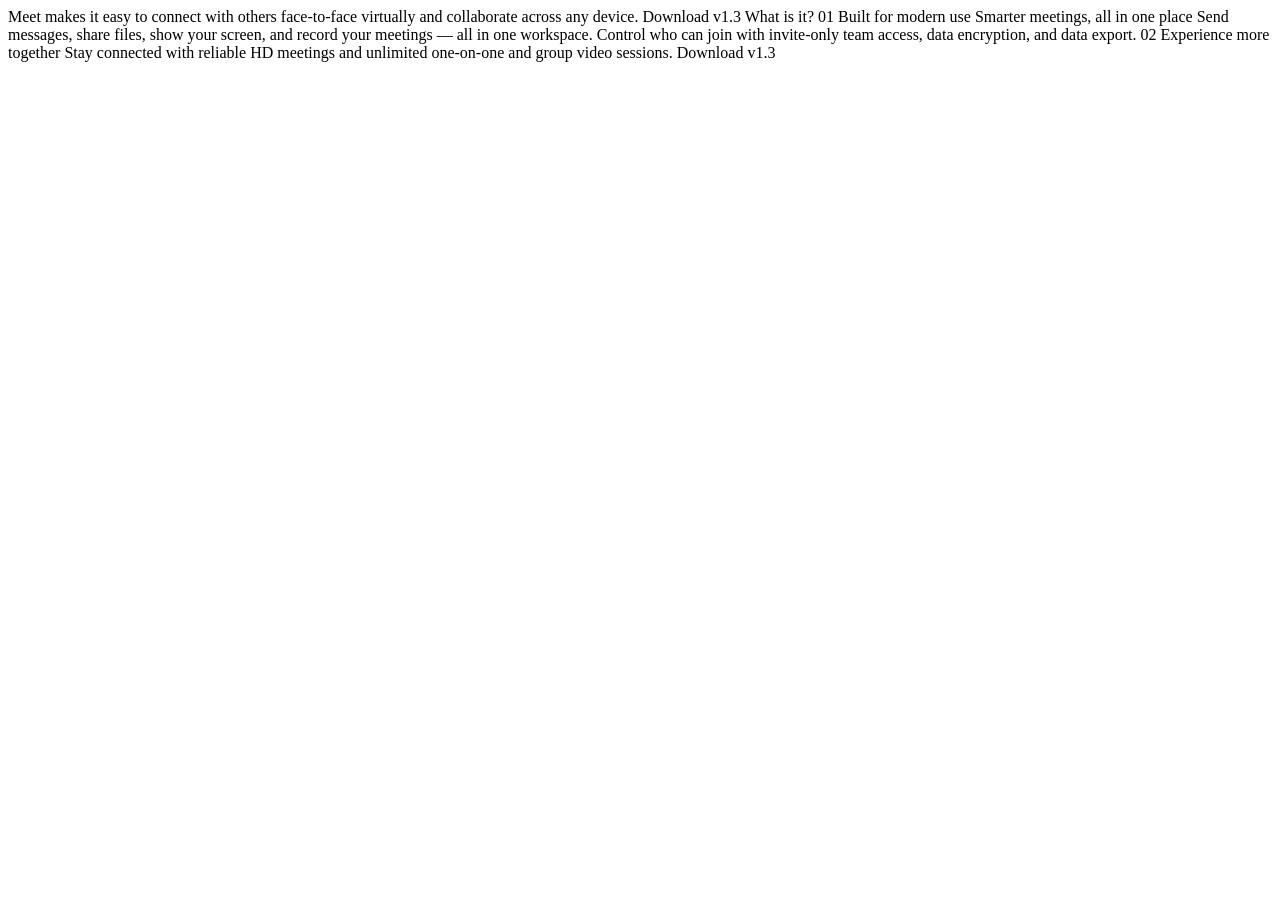
==== starter-code/index.html @ 03fe7f13 "initial commit" ====
<!DOCTYPE html>
<html lang="en">
<head>
  <meta charset="UTF-8">
  <meta name="viewport" content="width=device-width, initial-scale=1.0">

  <link rel="icon" type="image/png" sizes="32x32" href="./assets/favicon-32x32.png">
  
  <title>Frontend Mentor | Meet landing page</title>
</head>
<body>
  Meet makes it easy to connect with others face-to-face virtually and collaborate across any device.

  Download v1.3
  What is it?

  01
  Built for modern use

  Smarter meetings, all in one place

  Send messages, share files, show your screen, and record your meetings — all in one 
  workspace. Control who can join with invite-only team access, data encryption, and data export.

  02
  Experience more together
  Stay connected with reliable HD meetings and unlimited one-on-one and group video sessions.

  Download v1.3
</body>
</html>
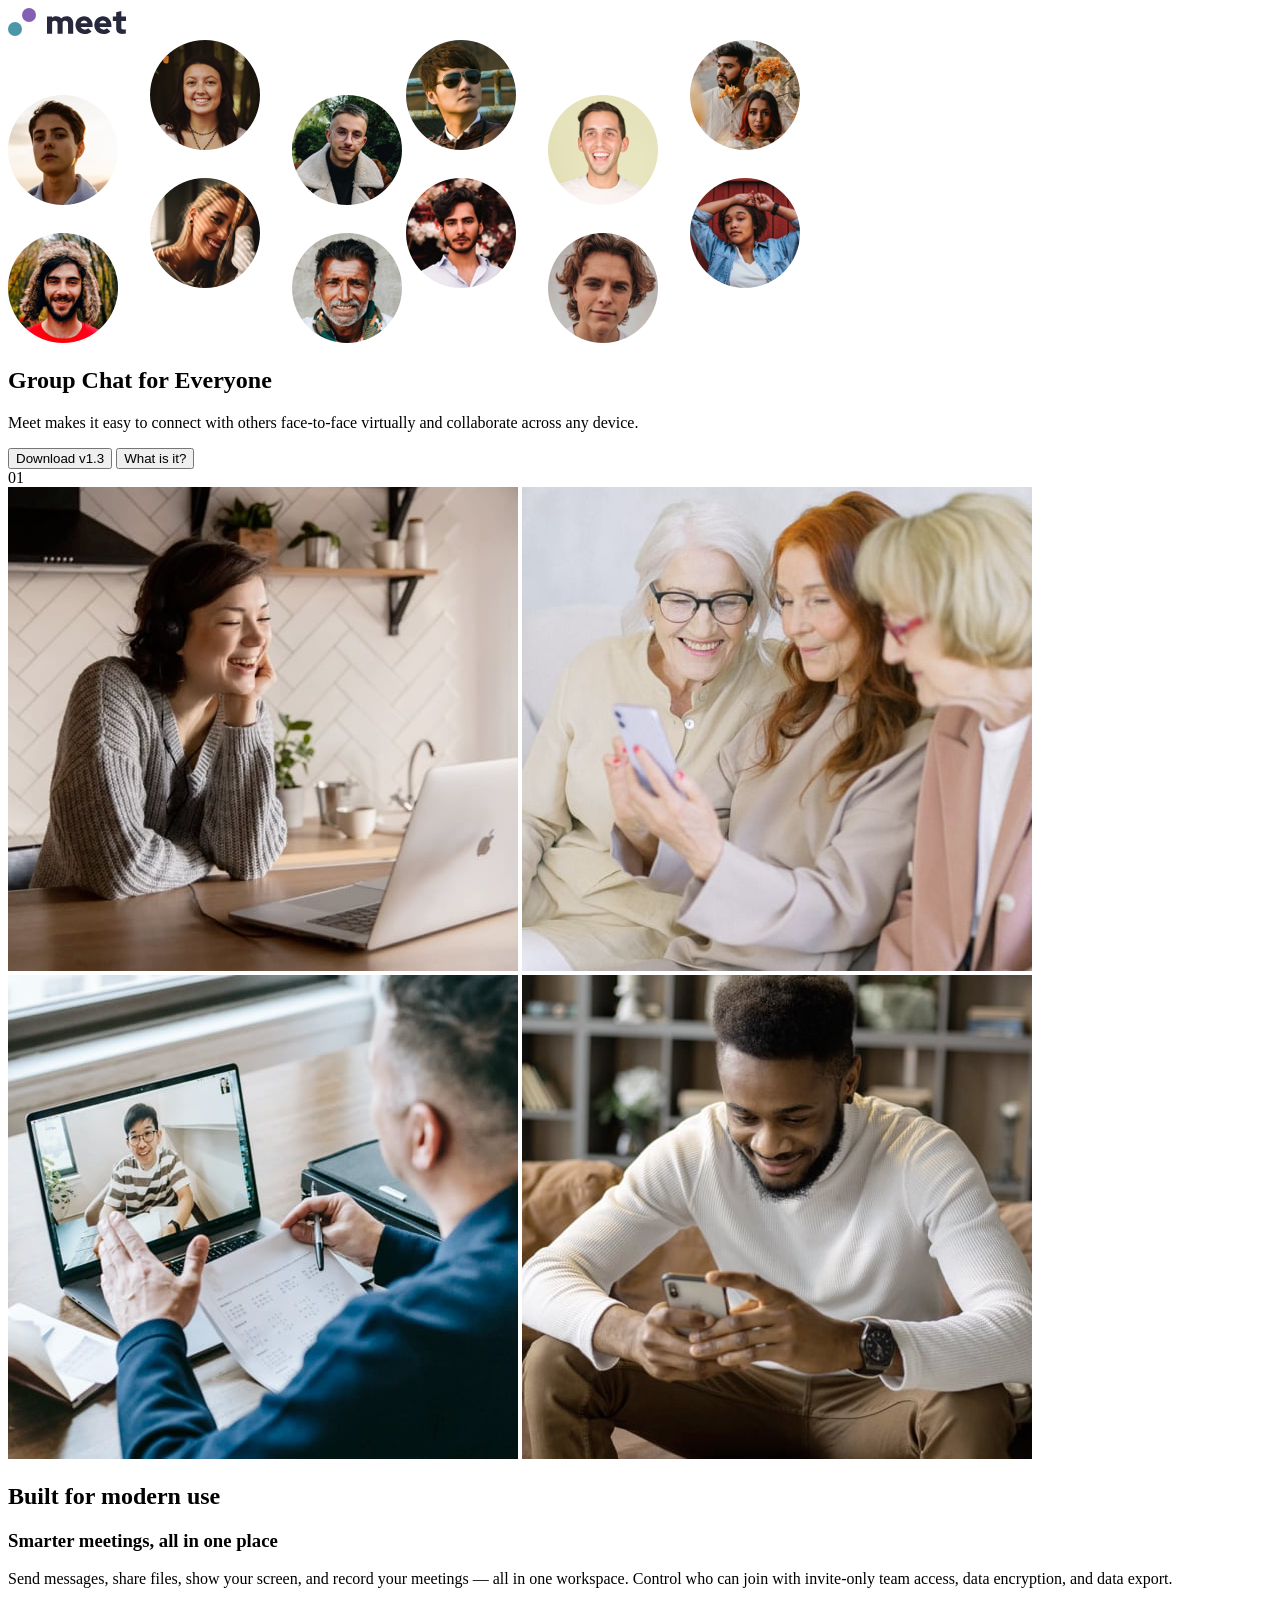
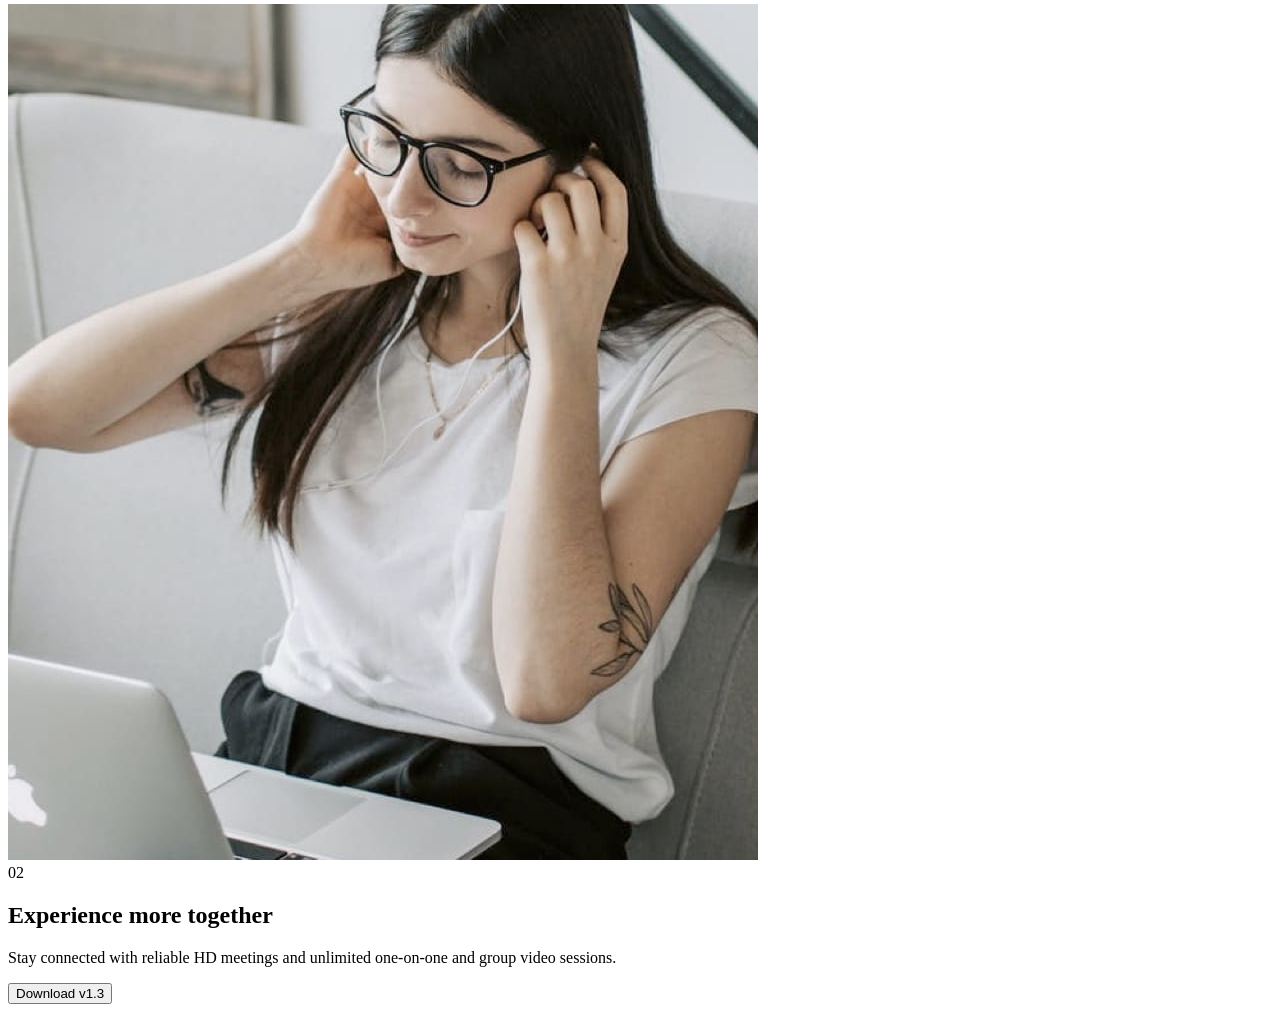
==== commit bed75354: "added html" ====
--- a/starter-code/index.html
+++ b/starter-code/index.html
@@ -1,31 +1,78 @@
 <!DOCTYPE html>
 <html lang="en">
+
 <head>
   <meta charset="UTF-8">
   <meta name="viewport" content="width=device-width, initial-scale=1.0">
-
   <link rel="icon" type="image/png" sizes="32x32" href="./assets/favicon-32x32.png">
-  
   <title>Frontend Mentor | Meet landing page</title>
 </head>
+
 <body>
-  Meet makes it easy to connect with others face-to-face virtually and collaborate across any device.
 
-  Download v1.3
-  What is it?
+  <header class="header">
+    <img src="assets/logo.svg" class="header__logo" alt="Meet logo">
+  </header>
 
-  01
-  Built for modern use
+  <main class="main">
 
-  Smarter meetings, all in one place
+    <section class="hero">
+      <img src="assets/desktop/image-hero-left.png" class="hero__image hero__image--left"
+        alt="Floating profile pictures of people">
+      <img src="assets/desktop/image-hero-right.png" class="hero__image hero__image--right"
+        alt="Floating profile pictures of people">
 
-  Send messages, share files, show your screen, and record your meetings — all in one 
-  workspace. Control who can join with invite-only team access, data encryption, and data export.
+      <h1 class="hero__title">Group Chat for Everyone</h1>
+      <p class="hero__description">
+        Meet makes it easy to connect with others face-to-face virtually and collaborate across any device.
+      </p>
 
-  02
-  Experience more together
-  Stay connected with reliable HD meetings and unlimited one-on-one and group video sessions.
+      <button class="btn btn--download">Download <span>v1.3</span></button>
+      <button class="btn btn--info">What is it?</button>
+    </section>
 
-  Download v1.3
+    <section class="features">
+
+      <article class="product__section__numbers">
+        <span>01</span>
+      </article>
+
+      <div class="features__grid">
+        <img src="assets/desktop/image-woman-in-videocall.jpg" class="features__image" alt="Woman in a video call">
+        <img src="assets/desktop/image-women-videochatting.jpg" class="features__image"
+          alt="Three women in a video chat">
+        <img src="assets/desktop/image-men-in-meeting.jpg" class="features__image" alt="Man in a meeting">
+        <img src="assets/desktop/image-man-texting.jpg" class="features__image" alt="Man texting">
+      </div>
+
+      <div class="features__content">
+        <h2 class="features__subtitle">Built for modern use</h2>
+        <h3 class="features__title">Smarter meetings, all in one place</h3>
+        <p class="features__description">
+          Send messages, share files, show your screen, and record your meetings — all in one workspace.
+          Control who can join with invite-only team access, data encryption, and data export.
+        </p>
+      </div>
+    </section>
+
+  </main>
+
+  <footer class="footer">
+    <img src="assets/mobile/image-footer.jpg" class="footer__image"
+      alt="Woman using a laptop while talking on the phone">
+
+    <article class="product__section__numbers">
+      <span>02</span>
+    </article>
+
+    <h2 class="footer__title">Experience more together</h2>
+    <p class="footer__description">
+      Stay connected with reliable HD meetings and unlimited one-on-one and group video sessions.
+    </p>
+
+    <button class="btn btn--download">Download <span>v1.3</span></button>
+  </footer>
+
 </body>
+
 </html>
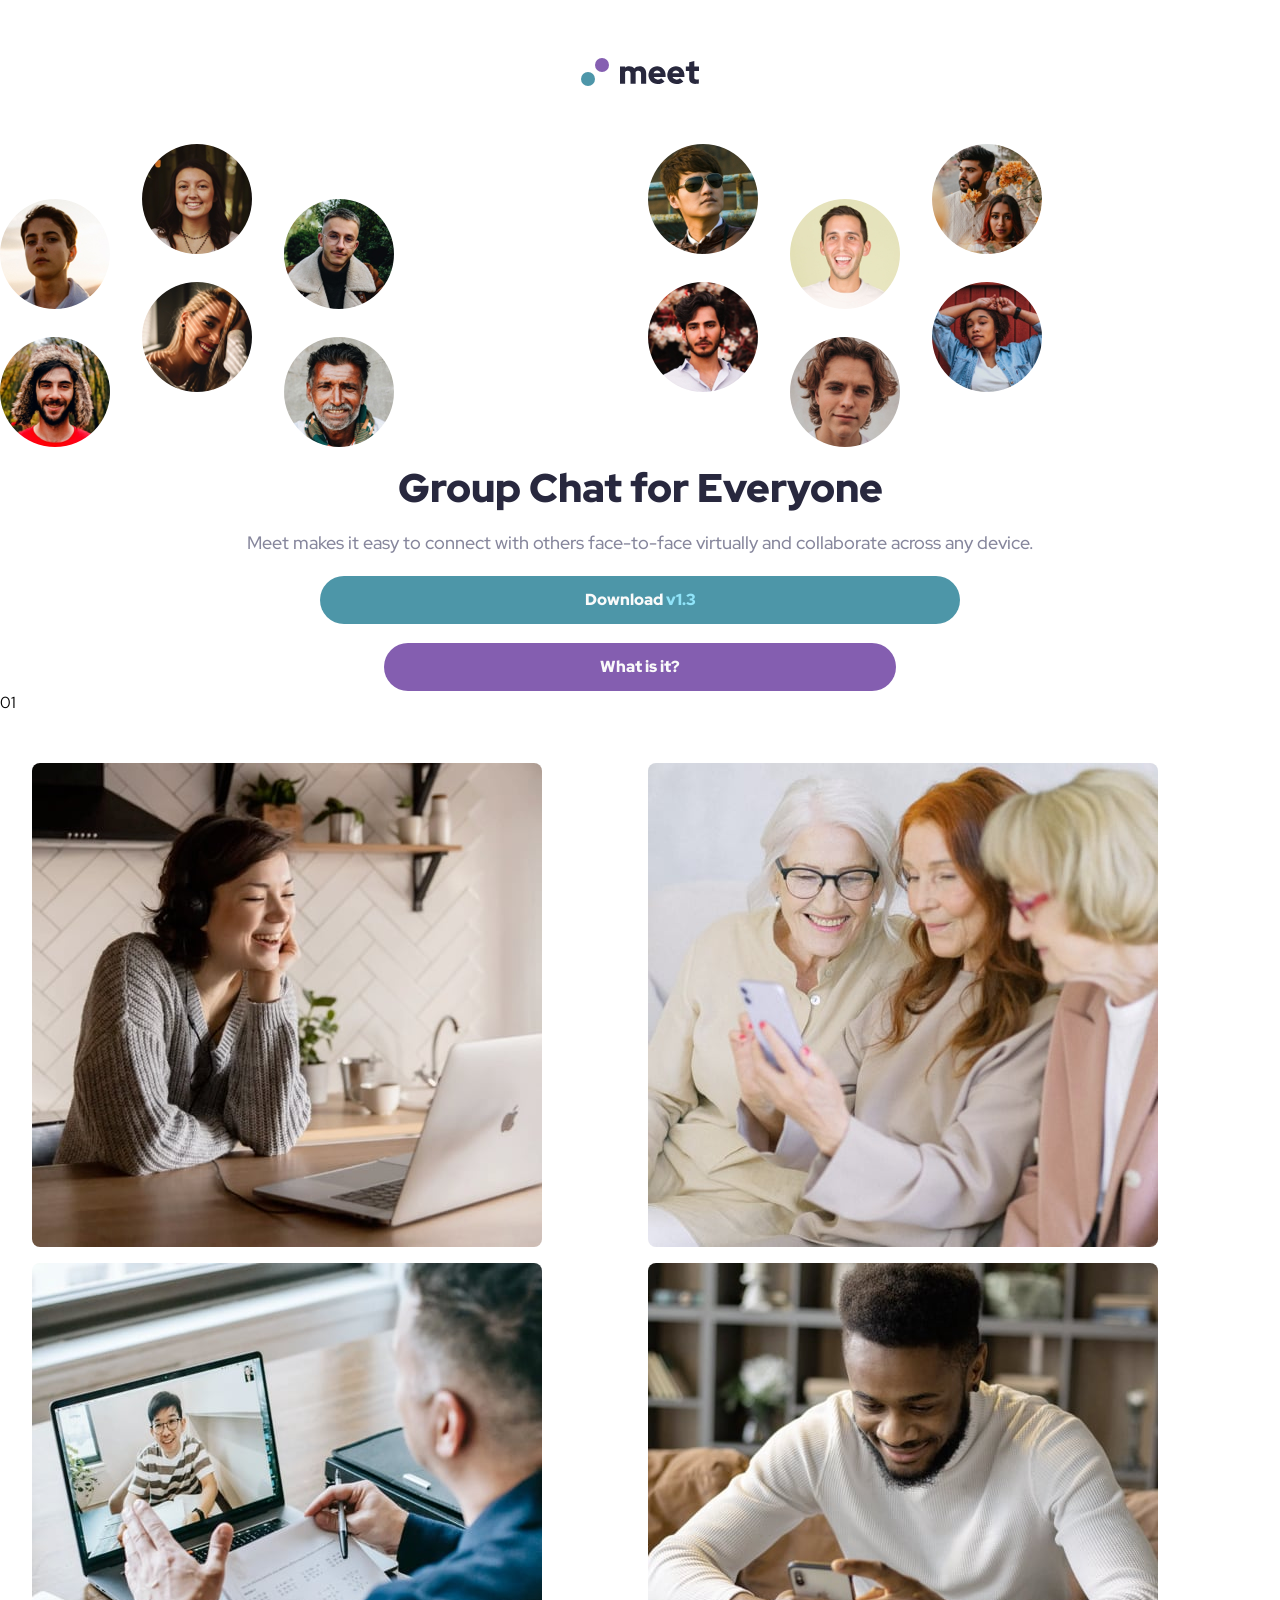
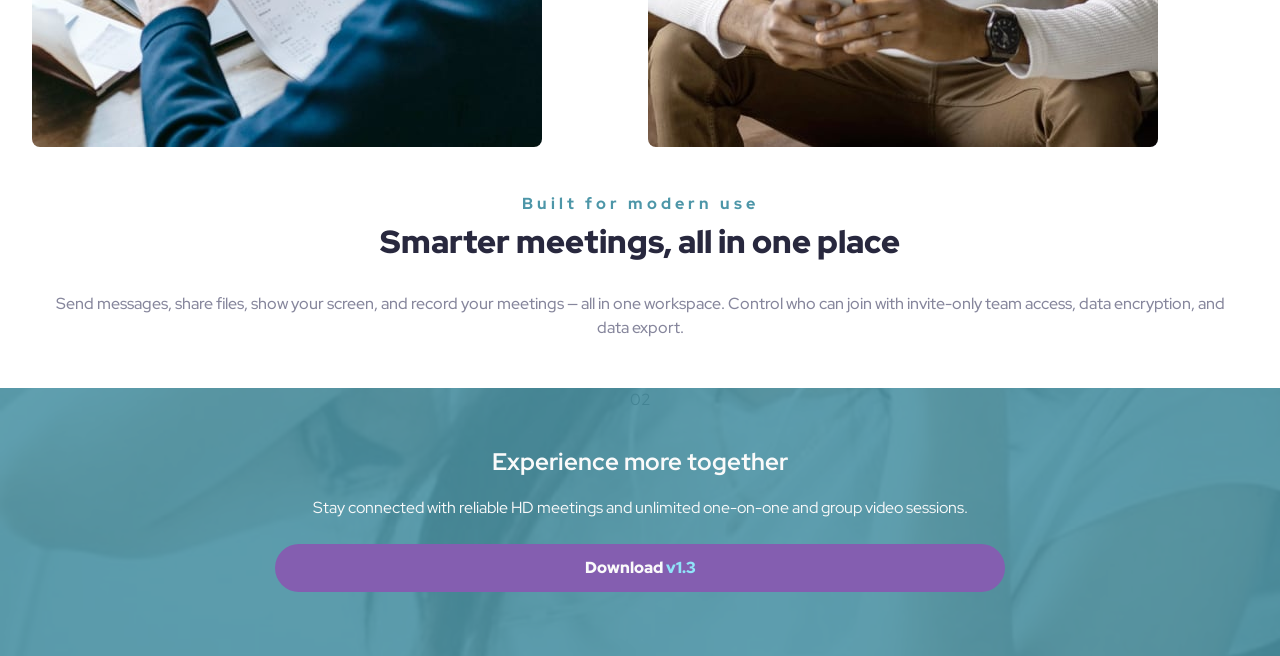
==== commit 8354de76: "added most of the mobile design" ====
--- a/starter-code/index.html
+++ b/starter-code/index.html
@@ -6,6 +6,15 @@
   <meta name="viewport" content="width=device-width, initial-scale=1.0">
   <link rel="icon" type="image/png" sizes="32x32" href="./assets/favicon-32x32.png">
   <title>Frontend Mentor | Meet landing page</title>
+
+  <!-- Google Fonts -->
+  <link rel="preconnect" href="https://fonts.googleapis.com">
+  <link rel="preconnect" href="https://fonts.gstatic.com" crossorigin>
+  <link
+    href="https://fonts.googleapis.com/css2?family=Barlow+Semi+Condensed:ital,wght@0,100;0,200;0,300;0,400;0,500;0,600;0,700;0,800;0,900;1,100;1,200;1,300;1,400;1,500;1,600;1,700;1,800;1,900&family=Figtree:ital,wght@0,300..900;1,300..900&family=Inter:ital,opsz,wght@0,14..32,100..900;1,14..32,100..900&family=Montserrat:ital,wght@0,100..900;1,100..900&family=Outfit:wght@100..900&family=Poppins:ital,wght@0,100;0,200;0,300;0,400;0,500;0,600;0,700;0,800;0,900;1,100;1,200;1,300;1,400;1,500;1,600;1,700;1,800;1,900&family=Red+Hat+Display:ital,wght@0,300..900;1,300..900&family=Roboto:ital,wght@0,100..900;1,100..900&family=Young+Serif&display=swap"
+    rel="stylesheet">
+
+  <link rel="stylesheet" href="style.css">
 </head>
 
 <body>
@@ -58,8 +67,8 @@
   </main>
 
   <footer class="footer">
-    <img src="assets/mobile/image-footer.jpg" class="footer__image"
-      alt="Woman using a laptop while talking on the phone">
+    <!-- <img src="assets/mobile/image-footer.jpg" class="footer__image"
+      alt="Woman using a laptop while talking on the phone"> -->
 
     <article class="product__section__numbers">
       <span>02</span>
--- a/starter-code/style.css
+++ b/starter-code/style.css
@@ -0,0 +1,266 @@
+:root {
+	/* Colors */
+	--clr-cyan-600: hsl(192, 37%, 48%);
+	--clr-cyan-300: hsl(192, 90%, 77%);
+
+	--clr-purple-600: hsl(268, 34%, 53%);
+	--clr-purple-300: hsl(268, 100%, 86%);
+
+	--clr-slate-900: hsl(240, 21%, 20%);
+	--clr-slate-600: hsl(240, 10%, 57%);
+	--clr-slate-300: hsl(240, 18%, 85%);
+
+	--clr-white: #fafafa;
+
+	/* Typography */
+	--ff-primary: 'Red Hat Display', sans-serif;
+
+	--fw-black: 900;
+	--fw-medium: 500;
+
+	--fs-900: 64px; /* Text Preset 1 */
+	--fs-800: 40px; /* Text Preset 2 */
+	--fs-700: 16px; /* Text Preset 3 */
+	--fs-600: 18px; /* Text Preset 4 */
+	--fs-500: 16px; /* Text Preset 5 */
+
+	/* Line Heights */
+	--lh-900: 110%;
+	--lh-800: 110%;
+	--lh-700: 110%;
+	--lh-600: 110%;
+	--lh-500: 150%;
+
+	/* Letter Spacing */
+	--ls-900: 0px;
+	--ls-800: 0px;
+	--ls-700: 4px;
+	--ls-600: 0px;
+	--ls-500: 0px;
+}
+
+/* CSS Reset */
+
+/* 1. Use a more-intuitive box-sizing model */
+*,
+*::before,
+*::after {
+	box-sizing: border-box;
+}
+
+/* 2. Remove default margin */
+* {
+	margin: 0;
+}
+
+body {
+	/* 3. Add accessible line-height */
+	line-height: 1.5;
+	/* 4. Improve text rendering */
+	-webkit-font-smoothing: antialiased;
+}
+
+/* 5. Improve media defaults */
+img,
+picture,
+video,
+canvas,
+svg {
+	display: block;
+	max-width: 100%;
+}
+
+/* 6. Inherit fonts for form controls */
+input,
+button,
+textarea,
+select {
+	font: inherit;
+}
+
+/* 7. Avoid text overflows */
+p,
+h1,
+h2,
+h3,
+h4,
+h5,
+h6 {
+	overflow-wrap: break-word;
+}
+
+/* 8. Improve line wrapping */
+p {
+	text-wrap: pretty;
+}
+h1,
+h2,
+h3,
+h4,
+h5,
+h6 {
+	text-wrap: balance;
+}
+
+/*
+    9. Create a root stacking context
+  */
+#root,
+#__next {
+	isolation: isolate;
+}
+
+/* General Styling */
+
+body {
+	font-family: var(--ff-primary);
+}
+
+.header {
+	height: 9rem;
+	display: flex;
+	justify-content: center;
+	align-items: center;
+}
+
+.hero {
+	display: grid;
+	grid-template-columns: 1fr 1fr;
+	column-gap: 1rem;
+	row-gap: 1.2rem;
+}
+
+/* TODO: make the pictures cut in the sides */
+
+.hero__title {
+	grid-column: 1 / 3;
+	text-align: center;
+	justify-self: center;
+	color: var(--clr-slate-900);
+	font-size: var(--fs-800);
+	font-weight: var(--fw-black);
+	line-height: var(--lh-800);
+}
+
+.hero__description {
+	grid-column: 1 / 3;
+	text-align: center;
+	justify-self: center;
+	color: var(--clr-slate-600);
+	font-weight: var(--fw-medium);
+	font-size: var(--fs-600);
+	padding: 0 1rem;
+}
+
+button {
+	width: 50%;
+	height: 3rem;
+	justify-self: center;
+	border-radius: 5rem;
+	color: var(--clr-white);
+	border: none;
+	font-weight: var(--fw-black);
+}
+
+.btn.btn--download {
+	grid-column: 1 / 3;
+	display: block;
+	background-color: var(--clr-cyan-600);
+}
+
+.btn.btn--info {
+	grid-column: 1 / 3;
+	display: block;
+	background-color: var(--clr-purple-600);
+	width: 40%;
+}
+
+.btn span {
+	color: var(--clr-cyan-300);
+}
+
+/* TODO: Create the numbers with the lines */
+
+.features__grid {
+	display: grid;
+	grid-template-rows: 1fr 1fr;
+	grid-template-columns: 1fr 1fr;
+	gap: 1rem;
+	margin: 3rem 2rem;
+}
+
+.features__image {
+	border-radius: 0.5rem;
+}
+
+.features__content {
+	text-align: center;
+}
+
+.features__subtitle {
+	color: var(--clr-cyan-600);
+	font-size: var(--fs-700);
+	line-height: var(--lh-700);
+	letter-spacing: var(--ls-700);
+	font-weight: 800;
+}
+
+.features__title {
+	margin: 0.75rem 0 2rem 0;
+	font-size: 2rem;
+	line-height: var(--lh-800);
+	letter-spacing: var(--ls-800);
+	font-weight: var(--fw-black);
+	color: var(--clr-slate-900);
+}
+
+.features__description {
+	color: var(--clr-slate-600);
+	font-weight: var(--fw-medium);
+	font-size: 1rem;
+	padding: 0 2rem;
+	margin-bottom: 3rem;
+}
+
+.footer {
+	background-image: url(assets/mobile/image-footer.jpg);
+	background-position: center;
+	background-size: cover;
+	display: flex;
+	flex-direction: column;
+	justify-content: center;
+	align-items: center;
+	text-align: center;
+	padding: 0 2rem;
+	position: relative;
+}
+
+.footer::before {
+	content: '';
+	position: absolute;
+	top: 0;
+	left: 0;
+	right: 0;
+	bottom: 0;
+	background-color: hsla(192, 37%, 48%, 0.877);
+	z-index: 1;
+}
+
+.footer__title {
+	color: var(--clr-white);
+	margin: 2rem 0 1rem;
+	z-index: 1;
+}
+
+.footer__description {
+	color: var(--clr-white);
+	margin-bottom: 1.5rem;
+	z-index: 1;
+}
+
+footer .btn.btn--download {
+	background-color: var(--clr-purple-600);
+	margin-bottom: 4rem;
+	z-index: 1;
+	width: 60%;
+}
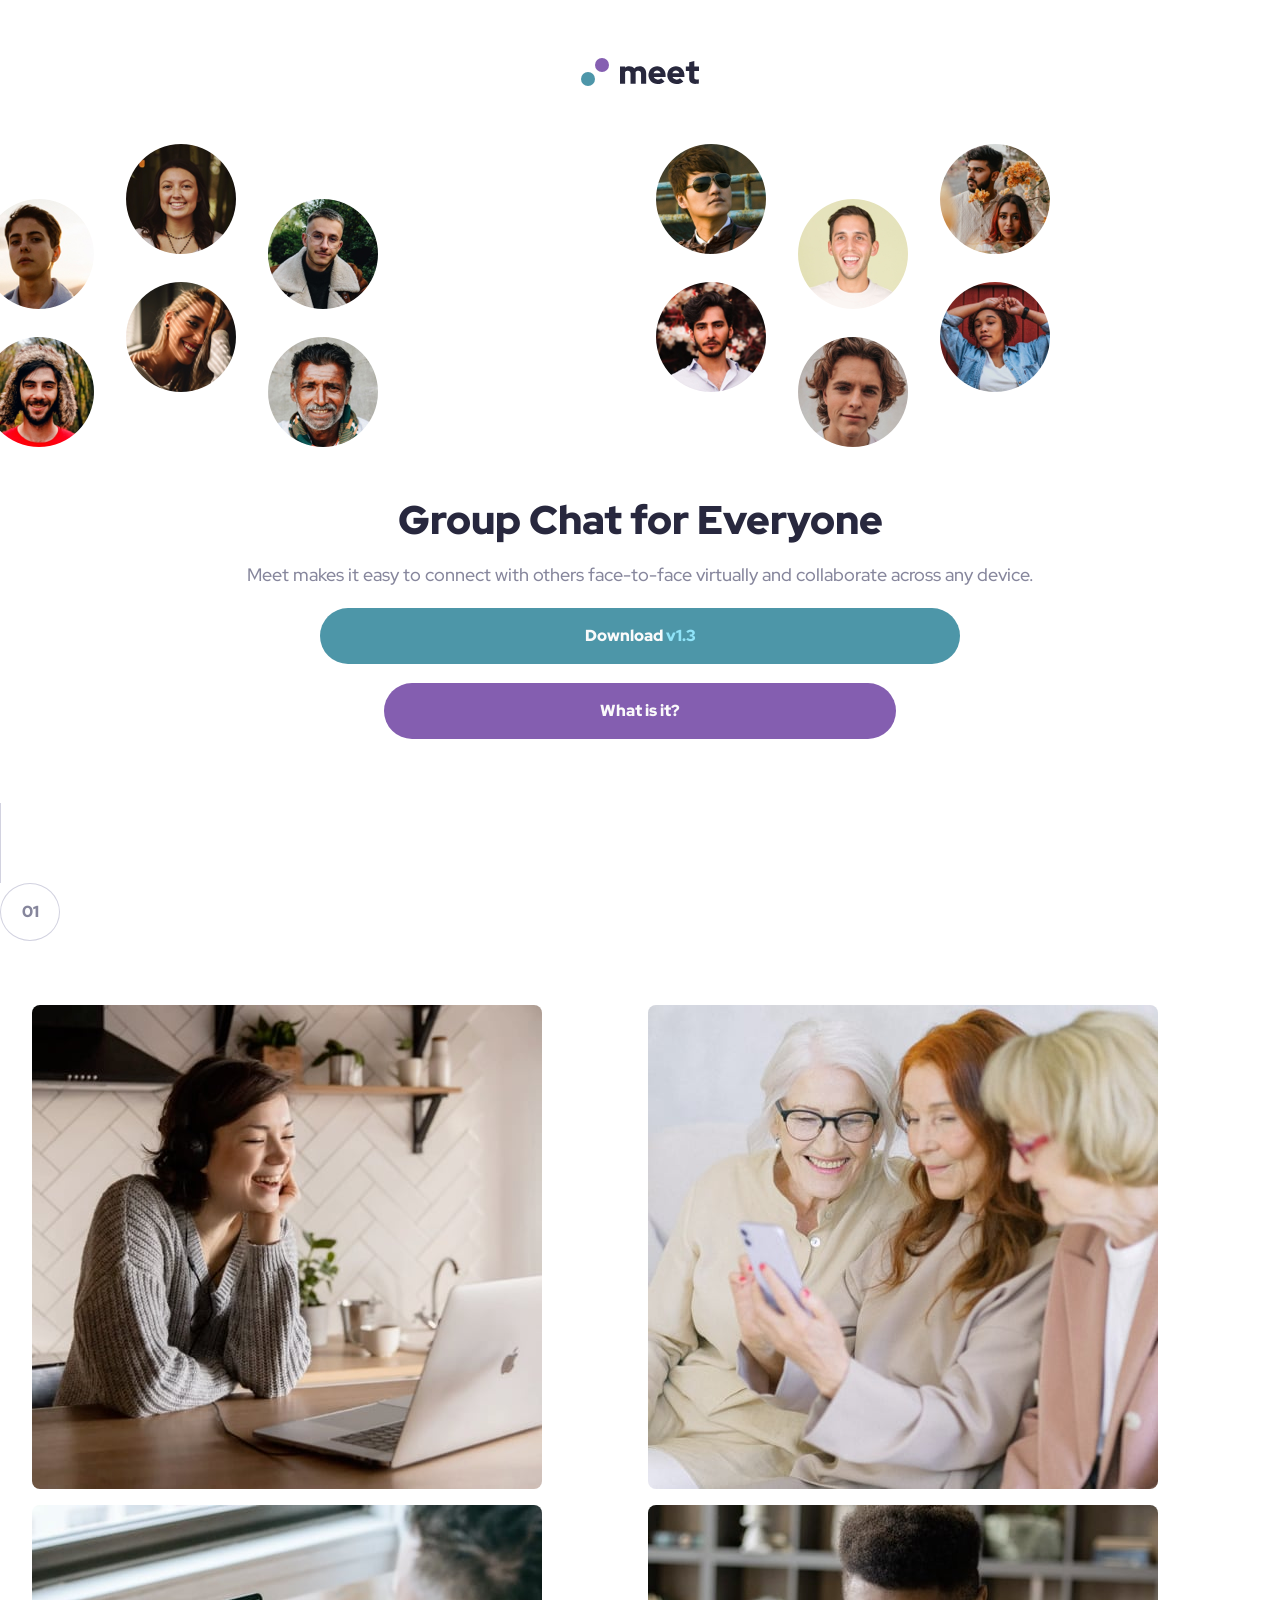
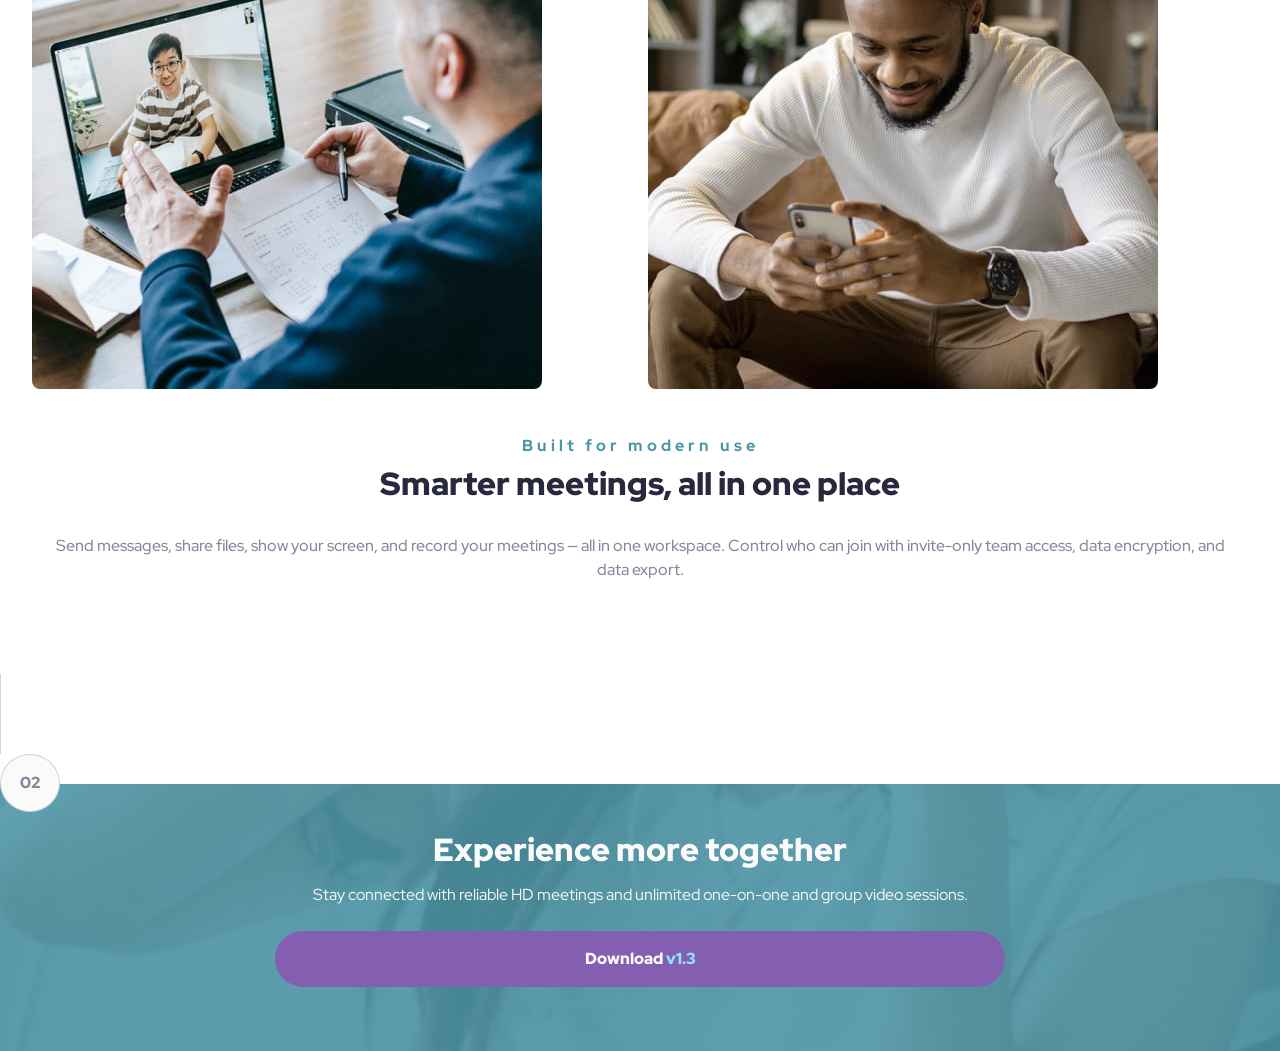
==== commit 33ae1d9d: "finished mobile design" ====
--- a/starter-code/index.html
+++ b/starter-code/index.html
@@ -42,6 +42,7 @@
 
     <section class="features">
 
+      <figure class="vertical__line"></figure>
       <article class="product__section__numbers">
         <span>01</span>
       </article>
@@ -66,13 +67,16 @@
 
   </main>
 
+  <div class="second__line">
+    <figure class="vertical__line"></figure>
+    <article class="product__section__numbers">
+      <span>02</span>
+    </article>
+  </div>
+
   <footer class="footer">
     <!-- <img src="assets/mobile/image-footer.jpg" class="footer__image"
       alt="Woman using a laptop while talking on the phone"> -->
-
-    <article class="product__section__numbers">
-      <span>02</span>
-    </article>
 
     <h2 class="footer__title">Experience more together</h2>
     <p class="footer__description">
--- a/starter-code/style.css
+++ b/starter-code/style.css
@@ -126,13 +126,24 @@
 .hero {
 	display: grid;
 	grid-template-columns: 1fr 1fr;
-	column-gap: 1rem;
 	row-gap: 1.2rem;
 }
 
-/* TODO: make the pictures cut in the sides */
+.hero__image {
+}
+
+.hero__image--left {
+	position: relative;
+	right: 1rem;
+}
+
+.hero__image--right {
+	position: relative;
+	left: 1rem;
+}
 
 .hero__title {
+	margin-top: 2rem;
 	grid-column: 1 / 3;
 	text-align: center;
 	justify-self: center;
@@ -154,7 +165,7 @@
 
 button {
 	width: 50%;
-	height: 3rem;
+	height: 3.5rem;
 	justify-self: center;
 	border-radius: 5rem;
 	color: var(--clr-white);
@@ -179,7 +190,51 @@
 	color: var(--clr-cyan-300);
 }
 
-/* TODO: Create the numbers with the lines */
+main .product__section__numbers {
+	color: var(--clr-slate-600);
+	justify-self: center;
+	font-weight: var(--fw-black);
+	border: 1.5px solid var(--clr-slate-300);
+	padding: 1rem;
+	border-radius: 100%;
+	width: 3.75rem;
+	text-align: center;
+	margin-bottom: 4rem;
+}
+
+main .vertical__line {
+	margin-top: 4rem;
+	border-left: 1.5px solid var(--clr-slate-300);
+	height: 5rem;
+	bottom: 15rem;
+	justify-self: center;
+}
+
+.second__line .product__section__numbers {
+	color: var(--clr-slate-600);
+	justify-self: center;
+	font-weight: var(--fw-black);
+	border: 1.5px solid var(--clr-slate-300);
+	padding: 1rem;
+	border-radius: 100%;
+	width: 3.75rem;
+	text-align: center;
+	position: relative;
+	top: 1.75rem;
+	z-index: 2;
+	background-color: var(--clr-white);
+}
+
+.second__line .vertical__line {
+	margin-top: 4rem;
+	border-left: 1.5px solid var(--clr-slate-300);
+	height: 5rem;
+	bottom: 15rem;
+	justify-self: center;
+	z-index: 2;
+	position: relative;
+	top: 1.75rem;
+}
 
 .features__grid {
 	display: grid;
@@ -248,7 +303,10 @@
 
 .footer__title {
 	color: var(--clr-white);
-	margin: 2rem 0 1rem;
+	font-weight: var(--fw-black);
+	font-size: 2rem;
+	line-height: var(--lh-800);
+	margin: 3rem 0 1rem;
 	z-index: 1;
 }
 
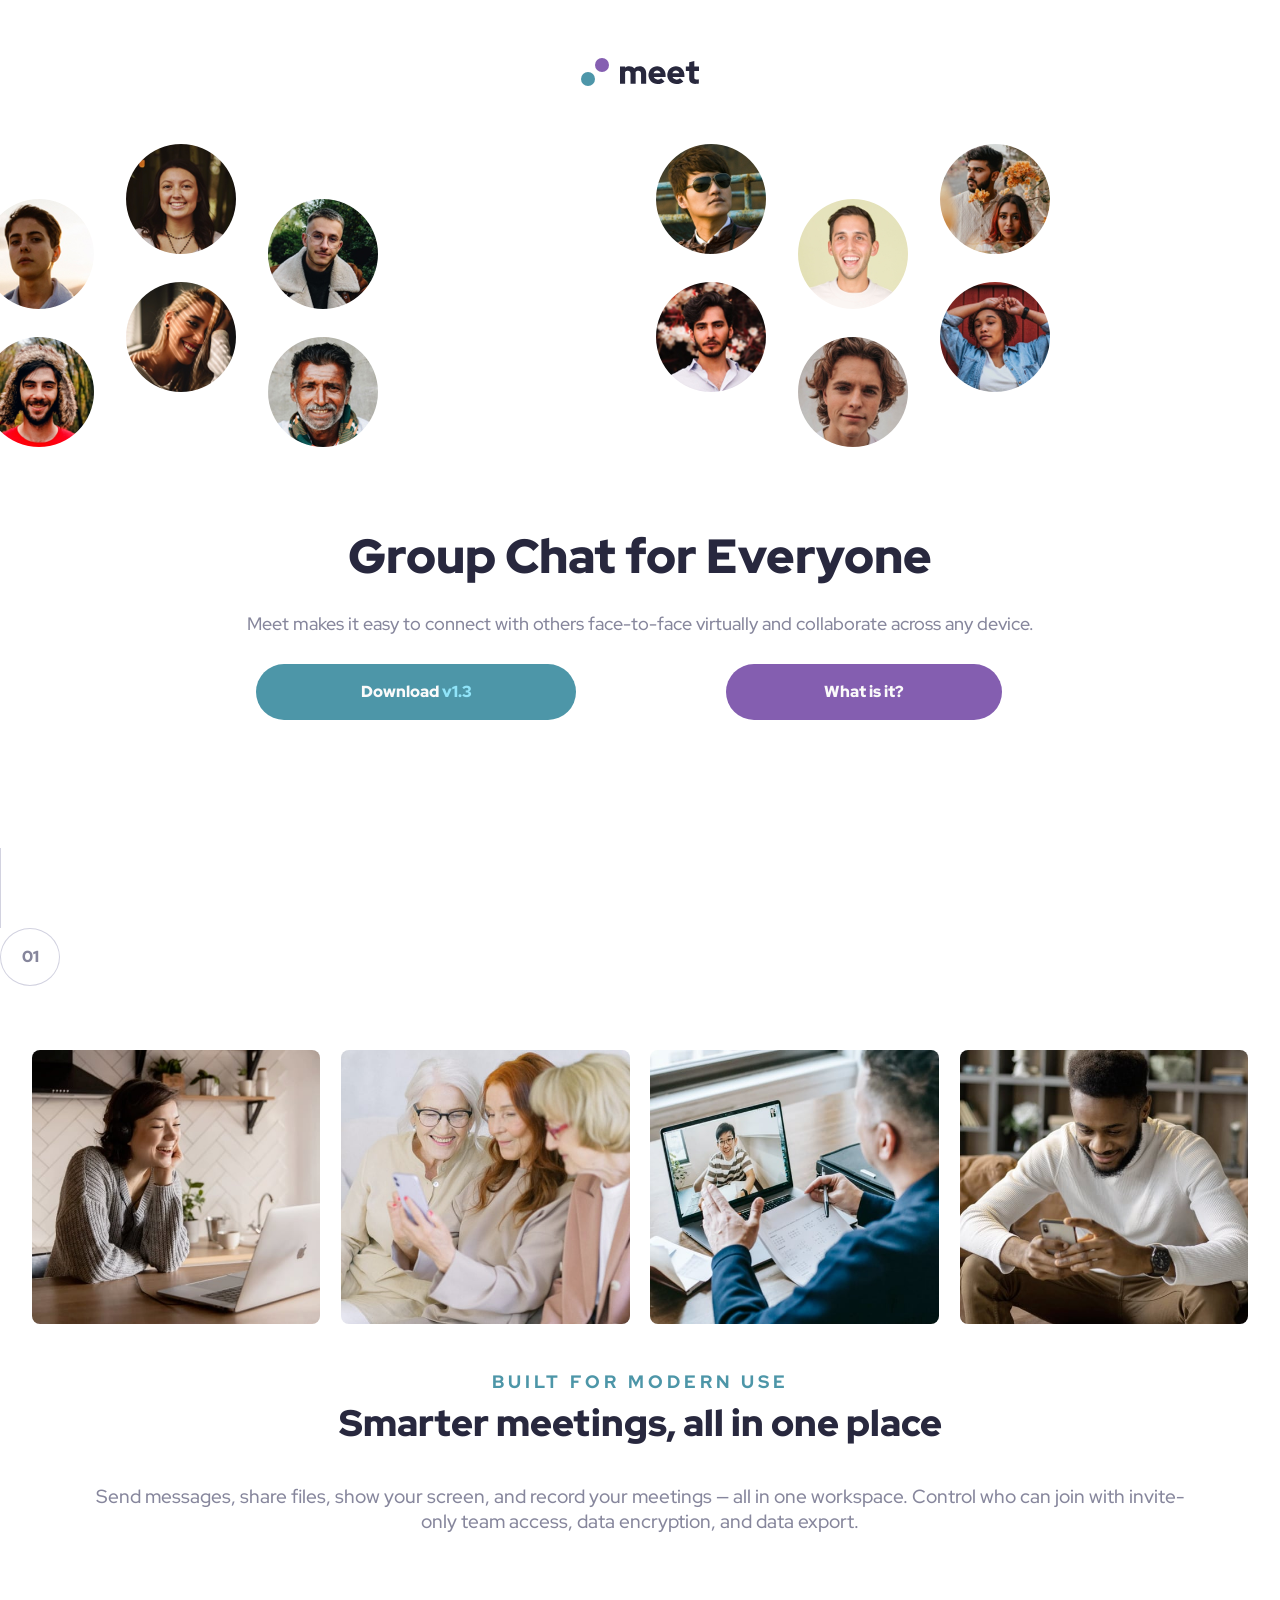
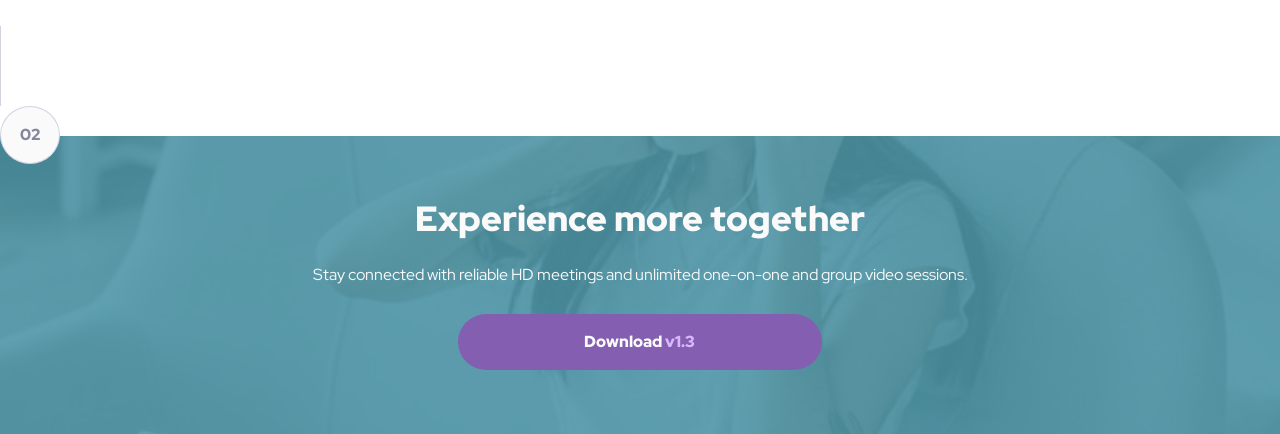
==== commit e41a44f8: "added desktop mobile queries" ====
--- a/starter-code/index.html
+++ b/starter-code/index.html
@@ -56,7 +56,7 @@
       </div>
 
       <div class="features__content">
-        <h2 class="features__subtitle">Built for modern use</h2>
+        <h2 class="features__subtitle">BUILT FOR MODERN USE</h2>
         <h3 class="features__title">Smarter meetings, all in one place</h3>
         <p class="features__description">
           Send messages, share files, show your screen, and record your meetings — all in one workspace.
--- a/starter-code/style.css
+++ b/starter-code/style.css
@@ -129,9 +129,6 @@
 	row-gap: 1.2rem;
 }
 
-.hero__image {
-}
-
 .hero__image--left {
 	position: relative;
 	right: 1rem;
@@ -177,6 +174,11 @@
 	grid-column: 1 / 3;
 	display: block;
 	background-color: var(--clr-cyan-600);
+}
+
+.btn.btn--download:hover {
+	background-color: hsl(192, 64%, 63%);
+	cursor: pointer;
 }
 
 .btn.btn--info {
@@ -261,7 +263,7 @@
 }
 
 .features__title {
-	margin: 0.75rem 0 2rem 0;
+	margin: 0.75rem 0 2.5rem 0;
 	font-size: 2rem;
 	line-height: var(--lh-800);
 	letter-spacing: var(--ls-800);
@@ -306,7 +308,7 @@
 	font-weight: var(--fw-black);
 	font-size: 2rem;
 	line-height: var(--lh-800);
-	margin: 3rem 0 1rem;
+	margin: 5rem 0 1rem;
 	z-index: 1;
 }
 
@@ -322,3 +324,204 @@
 	z-index: 1;
 	width: 60%;
 }
+
+footer .btn.btn--download:hover {
+	background-color: hsl(268, 63%, 75%);
+	cursor: pointer;
+}
+
+footer .btn.btn--download span {
+	color: var(--clr-purple-300);
+}
+
+/* Media Queries */
+
+@media (min-width: 770px) {
+	body {
+		overflow-x: hidden;
+	}
+
+	.hero__title {
+		padding: 2rem 15rem 0.5rem;
+		font-size: 3rem;
+	}
+
+	.hero__description {
+		padding: 0 10rem 0.5rem;
+	}
+
+	.btn.btn--download {
+		width: 50%;
+		grid-column-start: 1;
+		grid-column-end: 2;
+		margin-left: 12rem;
+	}
+
+	.btn.btn--info {
+		width: 43%;
+		grid-column-start: 2;
+		margin-right: 12rem;
+		margin-bottom: 4rem;
+	}
+
+	.features__grid {
+		grid-template-columns: 1fr 1fr 1fr 1fr;
+		grid-template-rows: 1fr;
+		gap: 1.3rem;
+	}
+
+	.features__subtitle {
+		font-size: 1.1rem;
+	}
+
+	.features__title {
+		font-size: 2.3rem;
+		padding: 0 5.5rem;
+	}
+
+	.features__description {
+		font-size: 1.2rem;
+		padding: 0 5rem;
+		line-height: 130%;
+	}
+
+	.footer {
+		background-image: url(assets/tablet/image-footer.jpg);
+	}
+
+	.footer__title {
+		margin: 4rem 0 1.5rem;
+		font-size: 2.2rem;
+	}
+
+	.footer__description {
+		padding: 0 6rem;
+		margin-bottom: 1.7rem;
+	}
+
+	footer .btn.btn--download {
+		width: 30%;
+		margin: 0 auto 4rem;
+	}
+}
+
+@media (min-width: 1440px) {
+	.hero {
+		grid-template-columns: 1fr 0.5fr 0.5fr 1fr;
+		grid-template-rows: 1fr 0.2fr 1fr;
+	}
+
+	.hero__image--left {
+		grid-column-start: 1;
+		grid-column-end: 2;
+		grid-row-start: 1;
+		grid-row-end: 4;
+	}
+
+	.hero__image--right {
+		grid-column-start: 4;
+		grid-column-end: 5;
+		grid-row-start: 1;
+		grid-row-end: 4;
+		left: 5rem;
+	}
+
+	.hero__title {
+		grid-column-start: 2;
+		grid-column-end: 4;
+		grid-row-start: 1;
+		grid-row-end: 2;
+
+		font-size: var(--fs-900);
+		margin-top: 0;
+		padding: 2rem 0 0;
+		margin-bottom: 0.5rem;
+	}
+
+	.hero__description {
+		grid-column-start: 2;
+		grid-column-end: 4;
+		grid-row-start: 2;
+		grid-row-end: 3;
+
+		padding: 0 2rem;
+	}
+
+	.btn.btn--download {
+		grid-column-start: 2;
+		grid-column-end: 3;
+		grid-row-start: 3;
+		grid-row-end: 4;
+
+		margin-left: 3.8rem;
+		width: 80%;
+	}
+
+	.btn.btn--info {
+		grid-column-start: 3;
+		grid-column-end: 4;
+		grid-row-start: 3;
+		grid-row-end: 4;
+
+		margin-right: 3.8rem;
+		width: 60%;
+	}
+
+	main .vertical__line {
+		margin-top: 0rem;
+	}
+
+	.features__grid {
+		margin: 3.5rem 10rem;
+		gap: 2rem;
+	}
+
+	.features__subtitle {
+		letter-spacing: 3px;
+	}
+
+	.features__title {
+		padding: 0 30rem;
+		margin-bottom: 1.7rem;
+	}
+
+	.features__description {
+		padding: 0 30rem;
+		font-size: 1.1rem;
+	}
+
+	.footer {
+		background-image: url(assets/desktop/image-footer.jpg);
+		display: grid;
+		grid-template-columns: 1fr 1fr 1fr;
+		height: 20rem;
+		text-align: left;
+		align-items: center;
+		padding: 0;
+	}
+
+	.footer__title {
+		font-size: 2.5rem;
+		grid-column-start: 1;
+		grid-column-end: 2;
+		margin: 0;
+		margin-left: 8rem;
+	}
+
+	.footer__description {
+		font-size: 1.2rem;
+		grid-column-start: 2;
+		grid-column-end: 3;
+		margin: 0;
+		padding: 0;
+		margin-left: 10rem;
+	}
+
+	footer .btn.btn--download {
+		grid-column-start: 3;
+		grid-column-end: 4;
+		margin: 0;
+		grid-row: 1;
+		width: 38%;
+	}
+}
